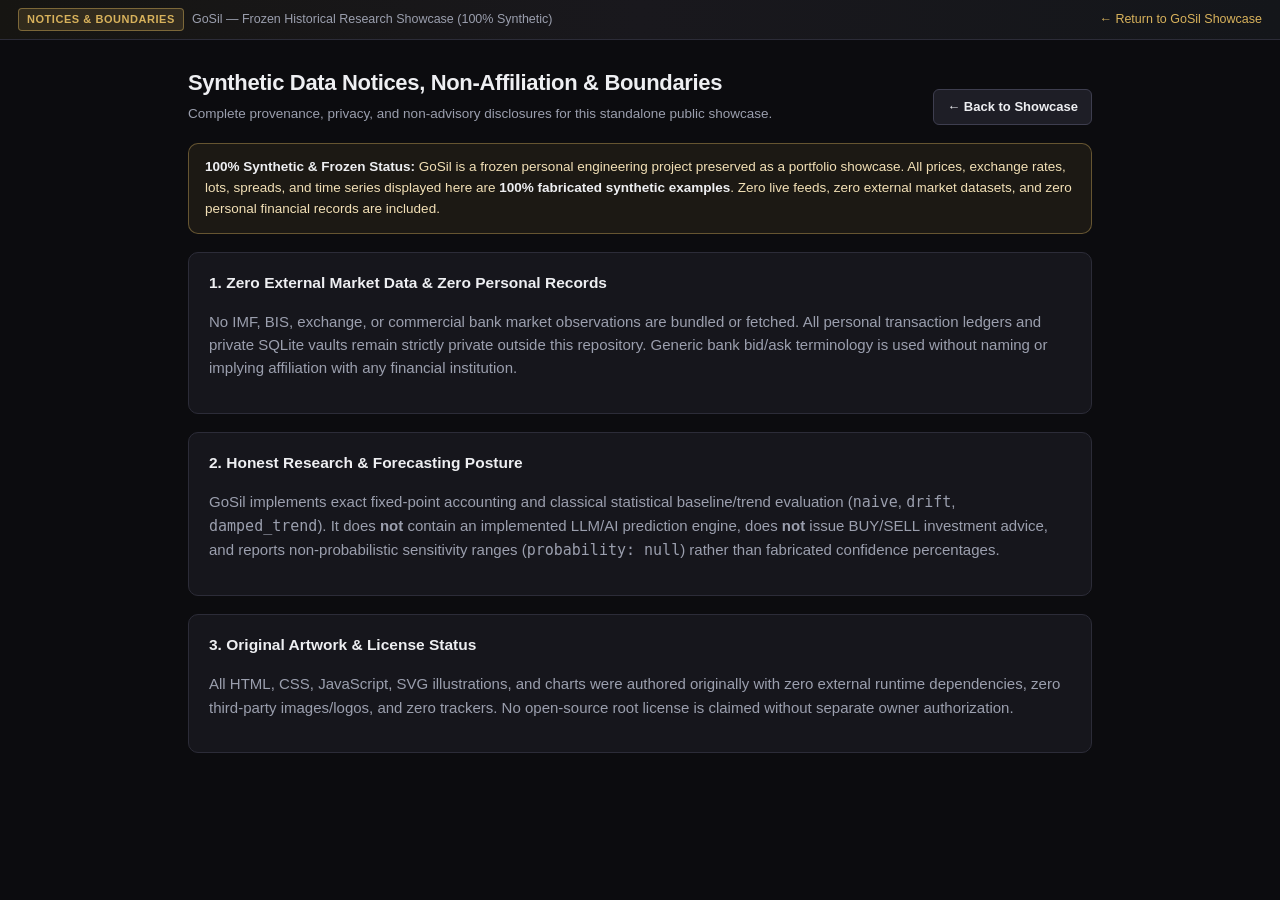
==== docs/notices.html @ 32e8798d "Add precious metals demo" ====
<!DOCTYPE html>
<html lang="en">
<head>
  <meta charset="utf-8" />
  <meta name="viewport" content="width=device-width, initial-scale=1" />
  <title>Synthetic Data Notices &amp; Boundaries — GoSil Showcase</title>
  <link rel="stylesheet" href="styles.css" />
</head>
<body>
  <div class="top-banner">
    <div class="top-banner-inner">
      <div class="banner-left">
        <span class="synth-pill">Notices &amp; Boundaries</span>
        <span>GoSil — Frozen Historical Research Showcase (100% Synthetic)</span>
      </div>
      <div class="banner-links">
        <a href="index.html">← Return to GoSil Showcase</a>
      </div>
    </div>
  </div>

  <main class="workspace" style="max-width:960px;margin:0 auto">
    <div class="view-head">
      <div>
        <h2>Synthetic Data Notices, Non-Affiliation &amp; Boundaries</h2>
        <p>Complete provenance, privacy, and non-advisory disclosures for this standalone public showcase.</p>
      </div>
      <a class="btn" href="index.html">← Back to Showcase</a>
    </div>

    <div class="notice notice-gold">
      <strong>100% Synthetic &amp; Frozen Status:</strong> GoSil is a frozen personal engineering project preserved as a portfolio showcase. All prices, exchange rates, lots, spreads, and time series displayed here are <strong>100% fabricated synthetic examples</strong>. Zero live feeds, zero external market datasets, and zero personal financial records are included.
    </div>

    <div class="card">
      <h3>1. Zero External Market Data &amp; Zero Personal Records</h3>
      <p class="muted">No IMF, BIS, exchange, or commercial bank market observations are bundled or fetched. All personal transaction ledgers and private SQLite vaults remain strictly private outside this repository. Generic bank bid/ask terminology is used without naming or implying affiliation with any financial institution.</p>
    </div>

    <div class="card">
      <h3>2. Honest Research &amp; Forecasting Posture</h3>
      <p class="muted">GoSil implements exact fixed-point accounting and classical statistical baseline/trend evaluation (<code>naive</code>, <code>drift</code>, <code>damped_trend</code>). It does <strong>not</strong> contain an implemented LLM/AI prediction engine, does <strong>not</strong> issue BUY/SELL investment advice, and reports non-probabilistic sensitivity ranges (<code>probability: null</code>) rather than fabricated confidence percentages.</p>
    </div>

    <div class="card">
      <h3>3. Original Artwork &amp; License Status</h3>
      <p class="muted">All HTML, CSS, JavaScript, SVG illustrations, and charts were authored originally with zero external runtime dependencies, zero third-party images/logos, and zero trackers. No open-source root license is claimed without separate owner authorization.</p>
    </div>
  </main>
</body>
</html>
---- docs/styles.css ----
:root {
  --bg: #0c0c0f;
  --rail: #121216;
  --surface: #16161c;
  --surface-alt: #1e1e26;
  --border: #2c2c38;
  --border-strong: #3e3e4f;
  --fg: #eeeff2;
  --muted: #9b9fae;
  --subtle: #737788;
  --gold: #d8b25c;
  --gold-soft: rgba(216, 178, 92, 0.14);
  --silver: #b8c4d4;
  --silver-soft: rgba(184, 196, 212, 0.14);
  --green: #4dc28a;
  --green-soft: rgba(77, 194, 138, 0.15);
  --amber: #e2a84b;
  --amber-soft: rgba(226, 168, 75, 0.16);
  --red: #e06363;
  --red-soft: rgba(224, 99, 99, 0.16);
  --radius: 10px;
  --font-sans: -apple-system, BlinkMacSystemFont, "Segoe UI", "Inter", Roboto, Helvetica, Arial, sans-serif;
  --font-mono: ui-monospace, SFMono-Regular, Menlo, Monaco, Consolas, monospace;
}

*, *::before, *::after { box-sizing: border-box; }

html, body {
  margin: 0;
  padding: 0;
  background: var(--bg);
  color: var(--fg);
  font-family: var(--font-sans);
  font-size: 15px;
  line-height: 1.55;
  -webkit-font-smoothing: antialiased;
  overflow-x: hidden;
}

.skip-link {
  position: absolute;
  left: -9999px;
  top: 0;
  background: var(--gold);
  color: #0c0c0f;
  padding: 8px 14px;
  font-weight: 700;
  z-index: 1000;
}
.skip-link:focus { left: 12px; top: 12px; border-radius: 6px; }

a { color: var(--gold); text-decoration: none; }
a:hover { text-decoration: underline; }
:focus-visible { outline: 2px solid var(--gold); outline-offset: 2px; }

.mono { font-family: var(--font-mono); }
.num, th.num, td.num {
  font-family: var(--font-mono);
  font-variant-numeric: tabular-nums;
  text-align: right;
  white-space: nowrap;
}
.muted { color: var(--muted); }
.gold-txt { color: var(--gold); }
.silver-txt { color: var(--silver); }
.pos { color: var(--green); }
.neg { color: var(--red); }

/* Top Frozen Ribbon */
.top-banner {
  background: linear-gradient(90deg, #161512 0%, #19181d 50%, #14161a 100%);
  border-bottom: 1px solid var(--border);
  padding: 8px 18px;
  font-size: 12.5px;
  color: var(--muted);
}
.top-banner-inner {
  max-width: 1400px;
  margin: 0 auto;
  display: flex;
  flex-wrap: wrap;
  align-items: center;
  justify-content: space-between;
  gap: 8px 16px;
}
.banner-left {
  display: flex;
  flex-wrap: wrap;
  align-items: center;
  gap: 8px;
}
.synth-pill {
  display: inline-block;
  padding: 2px 8px;
  border-radius: 4px;
  background: var(--gold-soft);
  border: 1px solid rgba(216, 178, 92, 0.45);
  color: var(--gold);
  font-weight: 700;
  font-size: 11px;
  letter-spacing: 0.05em;
  text-transform: uppercase;
}
.banner-links { display: flex; gap: 14px; font-size: 12.5px; }

/* App Shell: Left Rail + Workspace */
.shell {
  max-width: 1400px;
  margin: 0 auto;
  display: grid;
  grid-template-columns: 256px minmax(0, 1fr);
  min-height: calc(100vh - 88px);
}

.sidebar {
  background: var(--rail);
  border-right: 1px solid var(--border);
  padding: 22px 16px;
  display: flex;
  flex-direction: column;
  gap: 18px;
}
.brand-box {
  display: flex;
  align-items: center;
  gap: 11px;
  padding-bottom: 14px;
  border-bottom: 1px solid var(--border);
}
.brand-svg { width: 38px; height: 38px; flex-shrink: 0; }
.brand-name {
  margin: 0;
  font-size: 19px;
  font-weight: 700;
  letter-spacing: -0.02em;
}
.brand-tag {
  margin: 2px 0 0;
  font-size: 12px;
  color: var(--muted);
}

.rail-nav {
  display: flex;
  flex-direction: column;
  gap: 5px;
}
.rail-btn {
  appearance: none;
  background: transparent;
  border: 1px solid transparent;
  border-radius: 8px;
  color: var(--muted);
  font-family: var(--font-sans);
  font-size: 13.5px;
  font-weight: 600;
  text-align: left;
  padding: 10px 12px;
  cursor: pointer;
  display: flex;
  align-items: center;
  gap: 10px;
  transition: background 0.15s ease, color 0.15s ease, border-color 0.15s ease;
}
.rail-btn:hover {
  background: var(--surface-alt);
  color: var(--fg);
}
.rail-btn[aria-selected="true"] {
  background: var(--gold-soft);
  border-color: rgba(216, 178, 92, 0.4);
  color: var(--gold);
}
.rail-num {
  font-family: var(--font-mono);
  font-size: 11px;
  color: var(--subtle);
}
.rail-btn[aria-selected="true"] .rail-num { color: var(--gold); }

.rail-foot {
  margin-top: auto;
  padding-top: 14px;
  border-top: 1px solid var(--border);
  font-size: 12px;
  color: var(--subtle);
}
.rail-foot code {
  color: var(--silver);
  font-family: var(--font-mono);
  font-size: 11px;
}

/* Main Workspace */
.workspace {
  padding: 26px 28px 48px;
  min-width: 0;
}
.view-panel[hidden] { display: none; }

.view-head {
  margin-bottom: 18px;
  display: flex;
  flex-wrap: wrap;
  justify-content: space-between;
  align-items: flex-end;
  gap: 12px;
}
.view-head h2 {
  margin: 0;
  font-size: 22px;
  letter-spacing: -0.015em;
}
.view-head p {
  margin: 4px 0 0;
  color: var(--muted);
  font-size: 13.5px;
}

/* Cards & Grids */
.card {
  background: var(--surface);
  border: 1px solid var(--border);
  border-radius: var(--radius);
  padding: 18px 20px;
  margin-bottom: 18px;
}
.card h3 {
  margin: 0 0 10px;
  font-size: 15.5px;
  font-weight: 700;
}
.card-sub {
  margin: -4px 0 14px;
  font-size: 13px;
  color: var(--muted);
}

.kpi-grid {
  display: grid;
  grid-template-columns: repeat(4, minmax(0, 1fr));
  gap: 14px;
  margin-bottom: 18px;
}
.kpi {
  background: var(--surface);
  border: 1px solid var(--border);
  border-radius: var(--radius);
  padding: 15px 16px;
}
.kpi-label {
  font-size: 11px;
  text-transform: uppercase;
  letter-spacing: 0.06em;
  color: var(--muted);
  font-weight: 700;
}
.kpi-val {
  margin-top: 6px;
  font-family: var(--font-mono);
  font-size: 21px;
  font-weight: 700;
  color: var(--fg);
}
.kpi-sub {
  margin-top: 4px;
  font-size: 12px;
  color: var(--subtle);
}

.grid-2 { display: grid; grid-template-columns: repeat(2, minmax(0, 1fr)); gap: 18px; }
.grid-3 { display: grid; grid-template-columns: repeat(3, minmax(0, 1fr)); gap: 16px; }

/* Notices & Badges */
.notice {
  border-radius: var(--radius);
  padding: 13px 16px;
  font-size: 13.5px;
  margin-bottom: 18px;
  border: 1px solid var(--border);
  background: var(--surface-alt);
}
.notice-gold {
  border-color: rgba(216, 178, 92, 0.4);
  background: rgba(216, 178, 92, 0.08);
  color: #f2e0b6;
}
.notice-silver {
  border-color: rgba(184, 196, 212, 0.35);
  background: rgba(184, 196, 212, 0.08);
  color: #dce4ef;
}
.notice-red {
  border-color: rgba(224, 99, 99, 0.45);
  background: rgba(224, 99, 99, 0.1);
  color: #f8c6c6;
}
.notice-green {
  border-color: rgba(77, 194, 138, 0.4);
  background: rgba(77, 194, 138, 0.09);
  color: #c9f2dc;
}
.notice strong { color: var(--fg); }

.badge {
  display: inline-block;
  font-family: var(--font-mono);
  font-size: 11px;
  font-weight: 700;
  padding: 2px 7px;
  border-radius: 4px;
  letter-spacing: 0.03em;
  vertical-align: middle;
}
.b-gold { background: var(--gold-soft); color: var(--gold); border: 1px solid rgba(216,178,92,0.4); }
.b-silver { background: var(--silver-soft); color: var(--silver); border: 1px solid rgba(184,196,212,0.4); }
.b-green { background: var(--green-soft); color: #7ce2b0; border: 1px solid rgba(77,194,138,0.4); }
.b-amber { background: var(--amber-soft); color: #f5c97a; border: 1px solid rgba(226,168,75,0.4); }
.b-red { background: var(--red-soft); color: #f79999; border: 1px solid rgba(224,99,99,0.4); }

/* Controls */
.controls {
  display: flex;
  flex-wrap: wrap;
  align-items: flex-end;
  gap: 10px 14px;
  margin-bottom: 16px;
}
.field {
  display: flex;
  flex-direction: column;
  gap: 4px;
}
.field label {
  font-size: 11px;
  text-transform: uppercase;
  letter-spacing: 0.05em;
  color: var(--muted);
  font-weight: 700;
}
input[type="number"], input[type="text"], select {
  background: var(--surface-alt);
  color: var(--fg);
  border: 1px solid var(--border-strong);
  border-radius: 6px;
  padding: 7px 11px;
  font-family: var(--font-mono);
  font-size: 13.5px;
}
.btn {
  appearance: none;
  background: var(--surface-alt);
  color: var(--fg);
  border: 1px solid var(--border-strong);
  border-radius: 6px;
  padding: 7px 13px;
  font-size: 13px;
  font-weight: 600;
  cursor: pointer;
}
.btn:hover { border-color: var(--gold); color: var(--gold); }
.btn[aria-pressed="true"] {
  background: var(--gold-soft);
  border-color: var(--gold);
  color: var(--gold);
}
.btn-sm { padding: 4px 10px; font-size: 12px; }

/* Tables */
.table-wrap {
  width: 100%;
  overflow-x: auto;
  border: 1px solid var(--border);
  border-radius: 8px;
}
table { width: 100%; border-collapse: collapse; font-size: 13.5px; }
th, td {
  padding: 10px 12px;
  border-bottom: 1px solid var(--border);
  text-align: left;
  vertical-align: top;
}
th {
  background: var(--surface-alt);
  color: var(--muted);
  font-size: 11px;
  text-transform: uppercase;
  letter-spacing: 0.05em;
  font-weight: 700;
}
tr:last-child td { border-bottom: none; }
tr.voided td { opacity: 0.55; text-decoration: line-through; }

/* Tier Cards */
.tier-list {
  display: grid;
  grid-template-columns: repeat(2, minmax(0, 1fr));
  gap: 12px;
}
.tier-card {
  background: var(--surface-alt);
  border: 1px solid var(--border);
  border-radius: 8px;
  padding: 13px 15px;
}
.tier-top {
  display: flex;
  justify-content: space-between;
  align-items: baseline;
  gap: 8px;
  margin-bottom: 6px;
}
.tier-val {
  font-family: var(--font-mono);
  font-size: 17px;
  font-weight: 700;
}

/* Charts */
.chart-box {
  background: #101014;
  border: 1px solid var(--border);
  border-radius: 8px;
  padding: 12px;
}
.chart-box svg { width: 100%; height: auto; display: block; }
.chart-legend {
  display: flex;
  flex-wrap: wrap;
  gap: 14px;
  margin-top: 8px;
  font-size: 12px;
  color: var(--muted);
}
.dot {
  display: inline-block;
  width: 9px;
  height: 9px;
  border-radius: 2px;
  margin-right: 5px;
  vertical-align: middle;
}

/* Footer */
.site-footer {
  border-top: 1px solid var(--border);
  background: var(--rail);
  padding: 18px 20px;
  font-size: 12.5px;
  color: var(--muted);
}
.footer-inner {
  max-width: 1400px;
  margin: 0 auto;
  display: flex;
  flex-wrap: wrap;
  justify-content: space-between;
  gap: 10px;
}

@media (max-width: 980px) {
  .shell { grid-template-columns: minmax(0, 1fr); }
  .sidebar {
    min-width: 0;
    max-width: 100%;
    overflow: hidden;
    border-right: none;
    border-bottom: 1px solid var(--border);
    padding: 14px 14px 10px;
    gap: 12px;
  }
  .rail-nav {
    flex-direction: row;
    max-width: 100%;
    overflow-x: auto;
    padding-bottom: 4px;
  }
  .rail-btn { white-space: nowrap; padding: 8px 11px; font-size: 12.5px; }
  .rail-foot { display: none; }
  .workspace { padding: 18px 14px 36px; }
  .kpi-grid { grid-template-columns: repeat(2, minmax(0, 1fr)); }
  .grid-2, .grid-3, .tier-list { grid-template-columns: 1fr; }
}

@media (max-width: 520px) {
  .kpi-grid { grid-template-columns: 1fr; }
  .card { padding: 14px; }
  .field { width: 100%; min-width: 0; }
  .field input[type="number"], .field input[type="text"], .field select { width: 100%; max-width: 100%; }
  .controls .btn { max-width: 100%; white-space: normal; text-align: left; }
}

@media (prefers-reduced-motion: reduce) {
  *, *::before, *::after {
    animation-duration: 0.001ms !important;
    animation-iteration-count: 1 !important;
    transition-duration: 0.001ms !important;
    scroll-behavior: auto !important;
  }
}
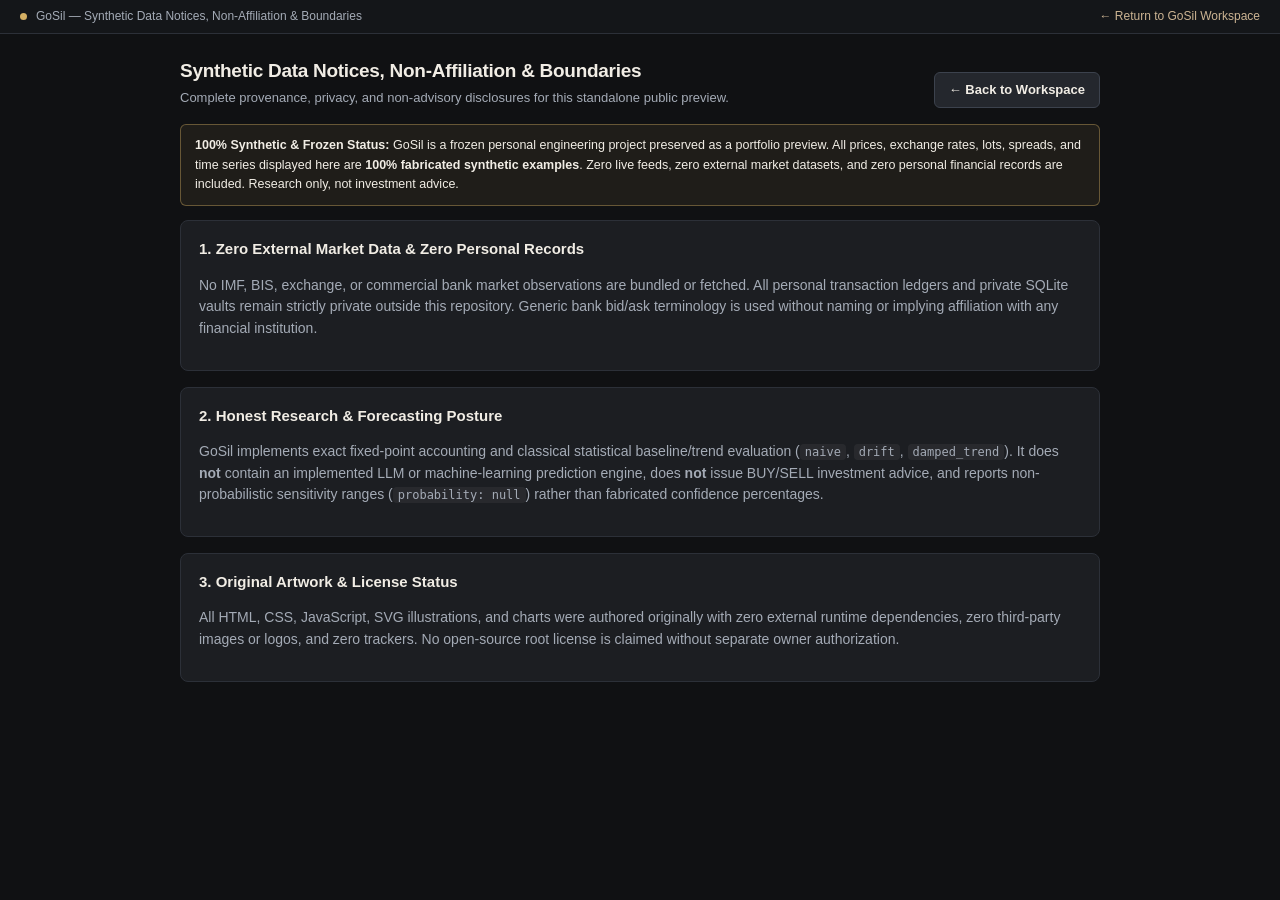
==== commit be121a40: "Improve project presentation" ====
--- a/docs/notices.html
+++ b/docs/notices.html
@@ -3,33 +3,33 @@
 <head>
   <meta charset="utf-8" />
   <meta name="viewport" content="width=device-width, initial-scale=1" />
-  <title>Synthetic Data Notices &amp; Boundaries — GoSil Showcase</title>
+  <title>Synthetic Data Notices &amp; Boundaries — GoSil</title>
   <link rel="stylesheet" href="styles.css" />
 </head>
 <body>
-  <div class="top-banner">
-    <div class="top-banner-inner">
-      <div class="banner-left">
-        <span class="synth-pill">Notices &amp; Boundaries</span>
-        <span>GoSil — Frozen Historical Research Showcase (100% Synthetic)</span>
+  <div class="context-ribbon" role="note" aria-label="Synthetic data notices navigation">
+    <div class="context-ribbon-inner">
+      <div class="ribbon-left">
+        <span class="ribbon-dot" aria-hidden="true"></span>
+        <span>GoSil — Synthetic Data Notices, Non-Affiliation &amp; Boundaries</span>
       </div>
-      <div class="banner-links">
-        <a href="index.html">← Return to GoSil Showcase</a>
+      <div class="ribbon-links">
+        <a href="index.html">← Return to GoSil Workspace</a>
       </div>
     </div>
   </div>
 
-  <main class="workspace" style="max-width:960px;margin:0 auto">
-    <div class="view-head">
+  <main class="main-container" style="max-width:960px">
+    <div class="section-head">
       <div>
         <h2>Synthetic Data Notices, Non-Affiliation &amp; Boundaries</h2>
-        <p>Complete provenance, privacy, and non-advisory disclosures for this standalone public showcase.</p>
+        <p>Complete provenance, privacy, and non-advisory disclosures for this standalone public preview.</p>
       </div>
-      <a class="btn" href="index.html">← Back to Showcase</a>
+      <a class="btn" href="index.html">← Back to Workspace</a>
     </div>
 
     <div class="notice notice-gold">
-      <strong>100% Synthetic &amp; Frozen Status:</strong> GoSil is a frozen personal engineering project preserved as a portfolio showcase. All prices, exchange rates, lots, spreads, and time series displayed here are <strong>100% fabricated synthetic examples</strong>. Zero live feeds, zero external market datasets, and zero personal financial records are included.
+      <strong>100% Synthetic &amp; Frozen Status:</strong> GoSil is a frozen personal engineering project preserved as a portfolio preview. All prices, exchange rates, lots, spreads, and time series displayed here are <strong>100% fabricated synthetic examples</strong>. Zero live feeds, zero external market datasets, and zero personal financial records are included. Research only, not investment advice.
     </div>
 
     <div class="card">
@@ -39,12 +39,12 @@
 
     <div class="card">
       <h3>2. Honest Research &amp; Forecasting Posture</h3>
-      <p class="muted">GoSil implements exact fixed-point accounting and classical statistical baseline/trend evaluation (<code>naive</code>, <code>drift</code>, <code>damped_trend</code>). It does <strong>not</strong> contain an implemented LLM/AI prediction engine, does <strong>not</strong> issue BUY/SELL investment advice, and reports non-probabilistic sensitivity ranges (<code>probability: null</code>) rather than fabricated confidence percentages.</p>
+      <p class="muted">GoSil implements exact fixed-point accounting and classical statistical baseline/trend evaluation (<code>naive</code>, <code>drift</code>, <code>damped_trend</code>). It does <strong>not</strong> contain an implemented LLM or machine-learning prediction engine, does <strong>not</strong> issue BUY/SELL investment advice, and reports non-probabilistic sensitivity ranges (<code>probability: null</code>) rather than fabricated confidence percentages.</p>
     </div>
 
     <div class="card">
       <h3>3. Original Artwork &amp; License Status</h3>
-      <p class="muted">All HTML, CSS, JavaScript, SVG illustrations, and charts were authored originally with zero external runtime dependencies, zero third-party images/logos, and zero trackers. No open-source root license is claimed without separate owner authorization.</p>
+      <p class="muted">All HTML, CSS, JavaScript, SVG illustrations, and charts were authored originally with zero external runtime dependencies, zero third-party images or logos, and zero trackers. No open-source root license is claimed without separate owner authorization.</p>
     </div>
   </main>
 </body>
--- a/docs/styles.css
+++ b/docs/styles.css
@@ -1,500 +1,858 @@
+/* GoSil — Portfolio V3 Obsidian/Ivory/Bronze + Semantic Gold/Silver Precious-Metals Research Theme */
 :root {
-  --bg: #0c0c0f;
-  --rail: #121216;
-  --surface: #16161c;
-  --surface-alt: #1e1e26;
-  --border: #2c2c38;
-  --border-strong: #3e3e4f;
-  --fg: #eeeff2;
-  --muted: #9b9fae;
-  --subtle: #737788;
-  --gold: #d8b25c;
-  --gold-soft: rgba(216, 178, 92, 0.14);
-  --silver: #b8c4d4;
-  --silver-soft: rgba(184, 196, 212, 0.14);
-  --green: #4dc28a;
-  --green-soft: rgba(77, 194, 138, 0.15);
-  --amber: #e2a84b;
-  --amber-soft: rgba(226, 168, 75, 0.16);
-  --red: #e06363;
-  --red-soft: rgba(224, 99, 99, 0.16);
-  --radius: 10px;
-  --font-sans: -apple-system, BlinkMacSystemFont, "Segoe UI", "Inter", Roboto, Helvetica, Arial, sans-serif;
+  --bg: #101113;
+  --surface: #1C1E22;
+  --surface-alt: #24272D;
+  --surface-elev: #2B2F36;
+  --border: #2C3038;
+  --border-strong: #3C424D;
+  --fg: #F1EDE5;
+  --muted: #A4ABB6;
+  --muted-2: #7B8391;
+  --accent: #B49A78;
+  --accent-strong: #CCB493;
+  --accent-soft: rgba(180, 154, 120, 0.14);
+  --gold: #D4AF63;
+  --gold-soft: rgba(212, 175, 99, 0.14);
+  --silver: #B9C6D6;
+  --silver-soft: rgba(185, 198, 214, 0.14);
+  --teal: #758D92;
+  --teal-soft: rgba(117, 141, 146, 0.16);
+  --pos: #4E9F76;
+  --pos-soft: rgba(78, 159, 118, 0.16);
+  --neg: #C96A6A;
+  --neg-soft: rgba(201, 106, 106, 0.16);
+  --caution: #CFA05B;
+  --caution-soft: rgba(207, 160, 91, 0.15);
+  --radius: 8px;
+  --radius-sm: 6px;
+  --font-sans: -apple-system, BlinkMacSystemFont, "Segoe UI", Inter, Roboto, Helvetica, Arial, sans-serif;
+  --font-display: Georgia, "Times New Roman", serif;
   --font-mono: ui-monospace, SFMono-Regular, Menlo, Monaco, Consolas, monospace;
 }
 
 *, *::before, *::after { box-sizing: border-box; }
-
-html, body {
+html { color-scheme: dark; }
+
+body {
   margin: 0;
-  padding: 0;
   background: var(--bg);
   color: var(--fg);
   font-family: var(--font-sans);
-  font-size: 15px;
+  font-size: 14px;
   line-height: 1.55;
   -webkit-font-smoothing: antialiased;
-  overflow-x: hidden;
+  overflow-x: clip;
+}
+
+a { color: var(--accent-strong); text-decoration: none; }
+a:hover { text-decoration: underline; }
+
+:focus-visible {
+  outline: 2px solid var(--accent);
+  outline-offset: 2px;
 }
 
 .skip-link {
   position: absolute;
   left: -9999px;
-  top: 0;
+  top: 8px;
+  background: var(--accent);
+  color: #101113;
+  padding: 8px 14px;
+  border-radius: var(--radius-sm);
+  font-weight: 600;
+  z-index: 1000;
+}
+.skip-link:focus { left: 12px; }
+
+/* Restrained Context Ribbon */
+.context-ribbon {
+  background: #141619;
+  border-bottom: 1px solid var(--border);
+  font-size: 12px;
+  color: var(--muted);
+  padding: 7px 20px;
+}
+.context-ribbon-inner {
+  max-width: 1360px;
+  margin: 0 auto;
+  display: flex;
+  flex-wrap: wrap;
+  align-items: center;
+  justify-content: space-between;
+  gap: 8px 16px;
+}
+.ribbon-left {
+  display: flex;
+  align-items: center;
+  gap: 9px;
+  flex-wrap: wrap;
+}
+.ribbon-dot {
+  width: 7px;
+  height: 7px;
+  border-radius: 50%;
   background: var(--gold);
-  color: #0c0c0f;
-  padding: 8px 14px;
+  flex-shrink: 0;
+}
+.ribbon-links {
+  display: flex;
+  align-items: center;
+  gap: 14px;
+}
+
+/* Header & Primary Navigation */
+.site-header {
+  background: var(--surface);
+  border-bottom: 1px solid var(--border);
+}
+.header-inner {
+  max-width: 1360px;
+  margin: 0 auto;
+  padding: 15px 20px 0;
+}
+.brand-row {
+  display: flex;
+  flex-wrap: wrap;
+  align-items: center;
+  justify-content: space-between;
+  gap: 12px 20px;
+  padding-bottom: 13px;
+}
+.brand-lockup {
+  display: flex;
+  align-items: center;
+  gap: 13px;
+}
+.brand-mark {
+  width: 38px;
+  height: 38px;
+  flex-shrink: 0;
+}
+.brand-title {
+  margin: 0;
+  font-family: var(--font-display);
+  font-size: 22px;
   font-weight: 700;
-  z-index: 1000;
-}
-.skip-link:focus { left: 12px; top: 12px; border-radius: 6px; }
-
-a { color: var(--gold); text-decoration: none; }
-a:hover { text-decoration: underline; }
-:focus-visible { outline: 2px solid var(--gold); outline-offset: 2px; }
-
-.mono { font-family: var(--font-mono); }
-.num, th.num, td.num {
-  font-family: var(--font-mono);
-  font-variant-numeric: tabular-nums;
-  text-align: right;
+  letter-spacing: 0.01em;
+  color: var(--fg);
+  line-height: 1.15;
+}
+.brand-sub {
+  margin: 2px 0 0;
+  font-size: 12.5px;
+  color: var(--muted);
+}
+.header-actions {
+  display: flex;
+  align-items: center;
+  gap: 10px;
+}
+.header-actions [hidden],
+.ov-actions [hidden] {
+  display: none;
+}
+
+/* Buttons */
+.btn {
+  appearance: none;
+  display: inline-flex;
+  align-items: center;
+  justify-content: center;
+  gap: 7px;
+  padding: 7px 14px;
+  border-radius: var(--radius-sm);
+  border: 1px solid var(--border-strong);
+  background: var(--surface-alt);
+  color: var(--fg);
+  font-family: var(--font-sans);
+  font-size: 13px;
+  font-weight: 600;
+  cursor: pointer;
+  transition: background 0.15s ease, border-color 0.15s ease, color 0.15s ease;
   white-space: nowrap;
 }
-.muted { color: var(--muted); }
-.gold-txt { color: var(--gold); }
-.silver-txt { color: var(--silver); }
-.pos { color: var(--green); }
-.neg { color: var(--red); }
-
-/* Top Frozen Ribbon */
-.top-banner {
-  background: linear-gradient(90deg, #161512 0%, #19181d 50%, #14161a 100%);
-  border-bottom: 1px solid var(--border);
-  padding: 8px 18px;
-  font-size: 12.5px;
-  color: var(--muted);
-}
-.top-banner-inner {
-  max-width: 1400px;
-  margin: 0 auto;
-  display: flex;
-  flex-wrap: wrap;
-  align-items: center;
-  justify-content: space-between;
-  gap: 8px 16px;
-}
-.banner-left {
-  display: flex;
-  flex-wrap: wrap;
-  align-items: center;
-  gap: 8px;
-}
-.synth-pill {
-  display: inline-block;
-  padding: 2px 8px;
-  border-radius: 4px;
-  background: var(--gold-soft);
-  border: 1px solid rgba(216, 178, 92, 0.45);
-  color: var(--gold);
-  font-weight: 700;
-  font-size: 11px;
-  letter-spacing: 0.05em;
-  text-transform: uppercase;
-}
-.banner-links { display: flex; gap: 14px; font-size: 12.5px; }
-
-/* App Shell: Left Rail + Workspace */
-.shell {
-  max-width: 1400px;
-  margin: 0 auto;
-  display: grid;
-  grid-template-columns: 256px minmax(0, 1fr);
-  min-height: calc(100vh - 88px);
-}
-
-.sidebar {
-  background: var(--rail);
-  border-right: 1px solid var(--border);
-  padding: 22px 16px;
-  display: flex;
-  flex-direction: column;
-  gap: 18px;
-}
-.brand-box {
-  display: flex;
-  align-items: center;
-  gap: 11px;
-  padding-bottom: 14px;
-  border-bottom: 1px solid var(--border);
-}
-.brand-svg { width: 38px; height: 38px; flex-shrink: 0; }
-.brand-name {
-  margin: 0;
-  font-size: 19px;
-  font-weight: 700;
-  letter-spacing: -0.02em;
-}
-.brand-tag {
-  margin: 2px 0 0;
-  font-size: 12px;
-  color: var(--muted);
-}
-
-.rail-nav {
-  display: flex;
-  flex-direction: column;
-  gap: 5px;
-}
-.rail-btn {
+.btn:hover:not(:disabled) {
+  background: var(--surface-elev);
+  border-color: var(--accent);
+}
+.btn:disabled { opacity: 0.45; cursor: not-allowed; }
+.btn[aria-pressed="true"] {
+  background: var(--accent-soft);
+  border-color: var(--accent);
+  color: var(--accent-strong);
+}
+.btn-primary {
+  background: var(--accent);
+  border-color: var(--accent);
+  color: #101113;
+}
+.btn-primary:hover:not(:disabled) {
+  background: var(--accent-strong);
+  border-color: var(--accent-strong);
+}
+.btn-sm { padding: 5px 10px; font-size: 12px; }
+.btn-ghost { background: transparent; border-color: var(--border); color: var(--muted); }
+.btn-ghost:hover:not(:disabled) { color: var(--fg); border-color: var(--border-strong); background: var(--surface-alt); }
+
+/* Horizontal Navigation Tabs */
+.nav-tabs {
+  display: flex;
+  gap: 4px;
+  overflow-x: auto;
+  scrollbar-width: thin;
+  -webkit-overflow-scrolling: touch;
+}
+.nav-tab {
   appearance: none;
   background: transparent;
-  border: 1px solid transparent;
-  border-radius: 8px;
+  border: none;
+  border-bottom: 2px solid transparent;
   color: var(--muted);
   font-family: var(--font-sans);
   font-size: 13.5px;
   font-weight: 600;
-  text-align: left;
-  padding: 10px 12px;
+  padding: 10px 14px;
   cursor: pointer;
-  display: flex;
-  align-items: center;
-  gap: 10px;
-  transition: background 0.15s ease, color 0.15s ease, border-color 0.15s ease;
-}
-.rail-btn:hover {
-  background: var(--surface-alt);
-  color: var(--fg);
-}
-.rail-btn[aria-selected="true"] {
-  background: var(--gold-soft);
-  border-color: rgba(216, 178, 92, 0.4);
-  color: var(--gold);
-}
-.rail-num {
-  font-family: var(--font-mono);
-  font-size: 11px;
-  color: var(--subtle);
-}
-.rail-btn[aria-selected="true"] .rail-num { color: var(--gold); }
-
-.rail-foot {
-  margin-top: auto;
-  padding-top: 14px;
-  border-top: 1px solid var(--border);
-  font-size: 12px;
-  color: var(--subtle);
-}
-.rail-foot code {
-  color: var(--silver);
-  font-family: var(--font-mono);
-  font-size: 11px;
-}
-
-/* Main Workspace */
-.workspace {
-  padding: 26px 28px 48px;
-  min-width: 0;
-}
-.view-panel[hidden] { display: none; }
-
-.view-head {
-  margin-bottom: 18px;
-  display: flex;
-  flex-wrap: wrap;
-  justify-content: space-between;
-  align-items: flex-end;
-  gap: 12px;
-}
-.view-head h2 {
-  margin: 0;
-  font-size: 22px;
-  letter-spacing: -0.015em;
-}
-.view-head p {
-  margin: 4px 0 0;
-  color: var(--muted);
-  font-size: 13.5px;
-}
-
-/* Cards & Grids */
-.card {
-  background: var(--surface);
-  border: 1px solid var(--border);
-  border-radius: var(--radius);
-  padding: 18px 20px;
-  margin-bottom: 18px;
-}
-.card h3 {
-  margin: 0 0 10px;
-  font-size: 15.5px;
-  font-weight: 700;
-}
-.card-sub {
-  margin: -4px 0 14px;
-  font-size: 13px;
-  color: var(--muted);
-}
-
-.kpi-grid {
-  display: grid;
-  grid-template-columns: repeat(4, minmax(0, 1fr));
-  gap: 14px;
-  margin-bottom: 18px;
-}
-.kpi {
-  background: var(--surface);
-  border: 1px solid var(--border);
-  border-radius: var(--radius);
-  padding: 15px 16px;
-}
-.kpi-label {
-  font-size: 11px;
-  text-transform: uppercase;
-  letter-spacing: 0.06em;
-  color: var(--muted);
-  font-weight: 700;
-}
-.kpi-val {
-  margin-top: 6px;
-  font-family: var(--font-mono);
-  font-size: 21px;
-  font-weight: 700;
-  color: var(--fg);
-}
-.kpi-sub {
-  margin-top: 4px;
-  font-size: 12px;
-  color: var(--subtle);
-}
-
-.grid-2 { display: grid; grid-template-columns: repeat(2, minmax(0, 1fr)); gap: 18px; }
-.grid-3 { display: grid; grid-template-columns: repeat(3, minmax(0, 1fr)); gap: 16px; }
-
-/* Notices & Badges */
-.notice {
-  border-radius: var(--radius);
-  padding: 13px 16px;
-  font-size: 13.5px;
-  margin-bottom: 18px;
-  border: 1px solid var(--border);
-  background: var(--surface-alt);
-}
-.notice-gold {
-  border-color: rgba(216, 178, 92, 0.4);
-  background: rgba(216, 178, 92, 0.08);
-  color: #f2e0b6;
-}
-.notice-silver {
-  border-color: rgba(184, 196, 212, 0.35);
-  background: rgba(184, 196, 212, 0.08);
-  color: #dce4ef;
-}
-.notice-red {
-  border-color: rgba(224, 99, 99, 0.45);
-  background: rgba(224, 99, 99, 0.1);
-  color: #f8c6c6;
-}
-.notice-green {
-  border-color: rgba(77, 194, 138, 0.4);
-  background: rgba(77, 194, 138, 0.09);
-  color: #c9f2dc;
-}
-.notice strong { color: var(--fg); }
-
-.badge {
-  display: inline-block;
+  white-space: nowrap;
+  transition: color 0.15s ease, border-color 0.15s ease;
+}
+.nav-tab:hover { color: var(--fg); }
+.nav-tab[aria-selected="true"] {
+  color: var(--fg);
+  border-bottom-color: var(--accent);
+}
+
+/* Sticky Watch Tutorial Dock */
+.tutorial-dock {
+  position: sticky;
+  top: 0;
+  z-index: 60;
+  background: rgba(24, 26, 30, 0.97);
+  backdrop-filter: blur(8px);
+  border-bottom: 1px solid var(--accent);
+  box-shadow: 0 8px 24px rgba(0, 0, 0, 0.45);
+}
+.tutorial-dock[hidden] { display: none; }
+.tutorial-dock-inner {
+  max-width: 1360px;
+  margin: 0 auto;
+  padding: 10px 20px;
+  display: flex;
+  align-items: center;
+  justify-content: space-between;
+  gap: 12px 18px;
+}
+.tutorial-copy { min-width: 0; flex: 1 1 auto; }
+.tutorial-meta-row {
+  display: flex;
+  flex-wrap: wrap;
+  align-items: center;
+  gap: 8px;
+  margin-bottom: 2px;
+}
+.tutorial-step-badge {
   font-family: var(--font-mono);
   font-size: 11px;
   font-weight: 700;
   padding: 2px 7px;
   border-radius: 4px;
-  letter-spacing: 0.03em;
-  vertical-align: middle;
-}
-.b-gold { background: var(--gold-soft); color: var(--gold); border: 1px solid rgba(216,178,92,0.4); }
-.b-silver { background: var(--silver-soft); color: var(--silver); border: 1px solid rgba(184,196,212,0.4); }
-.b-green { background: var(--green-soft); color: #7ce2b0; border: 1px solid rgba(77,194,138,0.4); }
-.b-amber { background: var(--amber-soft); color: #f5c97a; border: 1px solid rgba(226,168,75,0.4); }
-.b-red { background: var(--red-soft); color: #f79999; border: 1px solid rgba(224,99,99,0.4); }
-
-/* Controls */
-.controls {
+  background: var(--accent-soft);
+  border: 1px solid rgba(180, 154, 120, 0.45);
+  color: var(--accent-strong);
+  white-space: nowrap;
+}
+.tutorial-stage-title { font-size: 13.5px; color: var(--fg); }
+.tut-phase-pills {
+  display: inline-flex;
+  align-items: center;
+  gap: 4px;
+  flex-wrap: wrap;
+}
+.tut-phase-pills[hidden] { display: none; }
+.tut-phase-btn {
+  appearance: none;
+  background: var(--surface-alt);
+  border: 1px solid var(--border);
+  border-radius: 4px;
+  color: var(--muted);
+  font-family: var(--font-mono);
+  font-size: 10.5px;
+  font-weight: 600;
+  padding: 2px 6px;
+  cursor: pointer;
+  line-height: 1.3;
+}
+.tut-phase-btn:hover { color: var(--fg); border-color: var(--border-strong); }
+.tut-phase-btn[aria-current="step"] {
+  background: var(--accent-soft);
+  border-color: var(--accent);
+  color: var(--accent-strong);
+}
+.tutorial-scroll-note { font-size: 11.5px; color: var(--caution); }
+.tutorial-narration {
+  margin: 0;
+  font-size: 12.5px;
+  color: var(--muted);
+  line-height: 1.4;
+}
+.tutorial-controls {
+  display: flex;
+  flex-wrap: wrap;
+  align-items: center;
+  gap: 6px;
+  flex-shrink: 0;
+}
+.tutorial-progress-track { height: 2px; background: var(--border); width: 100%; }
+.tutorial-progress-fill {
+  height: 100%;
+  background: var(--accent);
+  width: 0%;
+  transition: width 0.2s ease;
+}
+.tut-target-highlight {
+  border-color: var(--accent) !important;
+  box-shadow: 0 0 0 1px rgba(180, 154, 120, 0.35);
+}
+
+/* Main Workspace */
+.main-container {
+  max-width: 1360px;
+  margin: 0 auto;
+  padding: 22px 20px 44px;
+}
+.view-panel[hidden] { display: none; }
+
+.section-head {
   display: flex;
   flex-wrap: wrap;
   align-items: flex-end;
-  gap: 10px 14px;
+  justify-content: space-between;
+  gap: 10px 16px;
   margin-bottom: 16px;
 }
-.field {
+.section-head h2 {
+  margin: 0;
+  font-size: 19px;
+  font-weight: 700;
+  letter-spacing: -0.015em;
+  color: var(--fg);
+}
+.section-head p {
+  margin: 3px 0 0;
+  font-size: 13px;
+  color: var(--muted);
+}
+
+/* Cards & Grids */
+.card {
+  background: var(--surface);
+  border: 1px solid var(--border);
+  border-radius: var(--radius);
+  padding: 16px 18px;
+  margin-bottom: 16px;
+}
+.card h3 {
+  margin: 0 0 6px;
+  font-size: 15px;
+  font-weight: 600;
+  color: var(--fg);
+}
+.card-sub {
+  margin: 0 0 12px;
+  font-size: 12.5px;
+  color: var(--muted);
+}
+
+.grid-2 {
+  display: grid;
+  grid-template-columns: repeat(2, minmax(0, 1fr));
+  gap: 16px;
+}
+.grid-3 {
+  display: grid;
+  grid-template-columns: repeat(3, minmax(0, 1fr));
+  gap: 16px;
+}
+.kpi-grid {
+  display: grid;
+  grid-template-columns: repeat(4, minmax(0, 1fr));
+  gap: 12px;
+  margin-bottom: 16px;
+}
+.kpi-card {
+  background: var(--surface-alt);
+  border: 1px solid var(--border);
+  border-radius: var(--radius-sm);
+  padding: 11px 13px;
+}
+.kpi-label {
+  font-size: 11.5px;
+  font-weight: 600;
+  color: var(--muted);
+  margin-bottom: 4px;
+}
+.kpi-value {
+  font-family: var(--font-mono);
+  font-variant-numeric: tabular-nums;
+  font-size: 18.5px;
+  font-weight: 700;
+  color: var(--fg);
+  line-height: 1.25;
+}
+.kpi-detail {
+  margin-top: 4px;
+  font-size: 11.5px;
+  color: var(--muted);
+}
+
+/* Balanced Product-First Overview Showcase */
+.ov-hero-band {
+  display: grid;
+  grid-template-columns: minmax(0, 0.88fr) minmax(0, 1.18fr);
+  gap: 24px;
+  align-items: center;
+  margin-bottom: 18px;
+}
+.ov-intro {
+  display: flex;
+  flex-direction: column;
+  justify-content: center;
+  padding: 4px 2px;
+}
+.ov-headline {
+  margin: 0 0 12px;
+  font-family: var(--font-display);
+  font-size: 32px;
+  font-weight: 700;
+  line-height: 1.16;
+  letter-spacing: -0.015em;
+  color: var(--fg);
+}
+.ov-headline em {
+  color: var(--gold);
+  font-style: italic;
+}
+.ov-lead {
+  margin: 0 0 18px;
+  font-size: 14.5px;
+  line-height: 1.6;
+  color: #C4C9D2;
+  max-width: 48ch;
+}
+.ov-actions {
+  display: flex;
+  flex-wrap: wrap;
+  gap: 10px;
+}
+
+.ov-spotlight {
+  background: linear-gradient(180deg, #1E2025 0%, #17191D 100%);
+  border: 1px solid var(--border-strong);
+  border-top: 2px solid var(--gold);
+  border-radius: 10px;
+  padding: 16px 18px 14px;
+  display: flex;
+  flex-direction: column;
+  justify-content: space-between;
+  gap: 10px;
+}
+.ov-spot-head {
+  display: flex;
+  flex-wrap: wrap;
+  align-items: center;
+  justify-content: space-between;
+  gap: 8px 12px;
+}
+.ov-spot-identity h2 {
+  margin: 0;
+  font-size: 16.5px;
+  font-weight: 700;
+  color: var(--fg);
+  line-height: 1.25;
+}
+.ov-spot-identity span {
+  font-size: 12px;
+  color: var(--muted);
+}
+.ov-spot-tabs {
+  display: inline-flex;
+  background: var(--bg);
+  border: 1px solid var(--border);
+  border-radius: var(--radius-sm);
+  padding: 2px;
+  gap: 2px;
+}
+.ov-spot-tab {
+  appearance: none;
+  background: transparent;
+  border: 1px solid transparent;
+  border-radius: 4px;
+  color: var(--muted);
+  font-family: var(--font-sans);
+  font-size: 12px;
+  font-weight: 600;
+  padding: 4px 10px;
+  cursor: pointer;
+}
+.ov-spot-tab:hover { color: var(--fg); }
+.ov-spot-tab[aria-pressed="true"] {
+  background: var(--surface-alt);
+  border-color: var(--gold);
+  color: var(--fg);
+}
+.ov-spot-summary {
+  display: flex;
+  flex-wrap: wrap;
+  align-items: baseline;
+  gap: 6px 18px;
+  padding: 7px 11px;
+  background: rgba(16, 17, 19, 0.48);
+  border: 1px solid var(--border);
+  border-radius: var(--radius-sm);
+  font-size: 12px;
+  color: var(--muted);
+}
+.ov-spot-summary strong {
+  font-family: var(--font-mono);
+  font-variant-numeric: tabular-nums;
+  font-size: 13px;
+  color: var(--fg);
+  margin-left: 4px;
+}
+.ov-spot-foot {
+  display: flex;
+  flex-wrap: wrap;
+  align-items: center;
+  justify-content: space-between;
+  gap: 8px;
+  padding-top: 8px;
+  border-top: 1px solid var(--border);
+  font-size: 12px;
+  color: var(--muted);
+}
+
+.ov-wf-section {
+  display: flex;
+  flex-direction: column;
+  gap: 10px;
+}
+.ov-wf-heading {
+  font-size: 12.5px;
+  font-weight: 600;
+  color: var(--muted);
+  letter-spacing: 0.02em;
+}
+.ov-workflow-grid {
+  display: grid;
+  grid-template-columns: repeat(4, minmax(0, 1fr));
+  gap: 14px;
+}
+.ov-wf-card {
+  background: var(--surface);
+  border: 1px solid var(--border);
+  border-radius: var(--radius);
+  padding: 14px 15px;
+  display: flex;
+  flex-direction: column;
+  justify-content: space-between;
+  gap: 12px;
+  transition: border-color 0.15s ease;
+}
+.ov-wf-card:hover { border-color: var(--border-strong); }
+.ov-wf-card h3 {
+  margin: 0 0 5px;
+  font-size: 14.5px;
+  font-weight: 700;
+  color: var(--fg);
+}
+.ov-wf-card p {
+  margin: 0;
+  font-size: 12.5px;
+  line-height: 1.5;
+  color: var(--muted);
+}
+.ov-wf-foot { display: flex; align-items: center; justify-content: space-between; }
+
+/* Controls & Inputs */
+.controls-bar {
+  display: flex;
+  flex-wrap: wrap;
+  align-items: flex-end;
+  gap: 10px 12px;
+  margin-bottom: 14px;
+}
+.control-group {
   display: flex;
   flex-direction: column;
   gap: 4px;
 }
-.field label {
-  font-size: 11px;
-  text-transform: uppercase;
-  letter-spacing: 0.05em;
-  color: var(--muted);
+.control-group label {
+  font-size: 11.5px;
+  font-weight: 600;
+  color: var(--muted);
+}
+.control-group input[type="number"],
+.control-group input[type="text"],
+.control-group select {
+  background: var(--bg);
+  border: 1px solid var(--border-strong);
+  border-radius: var(--radius-sm);
+  color: var(--fg);
+  font-family: var(--font-mono);
+  font-size: 13px;
+  padding: 6px 10px;
+  min-height: 32px;
+}
+.control-group input:focus,
+.control-group select:focus {
+  border-color: var(--accent);
+  outline: none;
+}
+input[type="range"] {
+  accent-color: var(--gold);
+  cursor: pointer;
+}
+
+/* Tier Cards */
+.tier-list {
+  display: grid;
+  grid-template-columns: repeat(3, minmax(0, 1fr));
+  gap: 12px;
+}
+.tier-card {
+  background: var(--surface-alt);
+  border: 1px solid var(--border);
+  border-radius: var(--radius-sm);
+  padding: 12px 13px;
+}
+.tier-top {
+  display: flex;
+  align-items: center;
+  justify-content: space-between;
+  gap: 8px;
+  margin-bottom: 6px;
+}
+.tier-val {
+  font-family: var(--font-mono);
+  font-variant-numeric: tabular-nums;
+  font-size: 16.5px;
   font-weight: 700;
-}
-input[type="number"], input[type="text"], select {
+  margin-top: 2px;
+}
+
+/* Badges & Pills */
+.badge {
+  display: inline-flex;
+  align-items: center;
+  padding: 2px 7px;
+  border-radius: 4px;
+  font-family: var(--font-mono);
+  font-size: 10.5px;
+  font-weight: 700;
+  letter-spacing: 0.03em;
+}
+.b-gold { background: var(--gold-soft); color: var(--gold); border: 1px solid rgba(212, 175, 99, 0.35); }
+.b-silver { background: var(--silver-soft); color: var(--silver); border: 1px solid rgba(185, 198, 214, 0.35); }
+.b-teal { background: var(--teal-soft); color: #A6BEC3; border: 1px solid rgba(117, 141, 146, 0.35); }
+.b-green { background: var(--pos-soft); color: #7CC7A0; border: 1px solid rgba(78, 159, 118, 0.35); }
+.b-amber { background: var(--caution-soft); color: #E2BA7B; border: 1px solid rgba(207, 160, 91, 0.35); }
+.b-red { background: var(--neg-soft); color: #E49A9A; border: 1px solid rgba(201, 106, 106, 0.35); }
+
+/* Notices */
+.notice {
+  border-radius: var(--radius-sm);
+  padding: 11px 14px;
+  font-size: 12.5px;
+  margin-bottom: 14px;
+  border: 1px solid var(--border);
   background: var(--surface-alt);
   color: var(--fg);
-  border: 1px solid var(--border-strong);
-  border-radius: 6px;
-  padding: 7px 11px;
-  font-family: var(--font-mono);
-  font-size: 13.5px;
-}
-.btn {
-  appearance: none;
-  background: var(--surface-alt);
-  color: var(--fg);
-  border: 1px solid var(--border-strong);
-  border-radius: 6px;
-  padding: 7px 13px;
-  font-size: 13px;
-  font-weight: 600;
-  cursor: pointer;
-}
-.btn:hover { border-color: var(--gold); color: var(--gold); }
-.btn[aria-pressed="true"] {
-  background: var(--gold-soft);
-  border-color: var(--gold);
-  color: var(--gold);
-}
-.btn-sm { padding: 4px 10px; font-size: 12px; }
+}
+.notice-gold { border-color: rgba(212, 175, 99, 0.4); background: rgba(212, 175, 99, 0.08); }
+.notice-silver { border-color: rgba(185, 198, 214, 0.35); background: rgba(185, 198, 214, 0.08); }
+.notice-green { border-color: rgba(78, 159, 118, 0.42); background: rgba(78, 159, 118, 0.10); }
+.notice-red { border-color: rgba(201, 106, 106, 0.45); background: rgba(201, 106, 106, 0.10); }
 
 /* Tables */
 .table-wrap {
   width: 100%;
   overflow-x: auto;
   border: 1px solid var(--border);
-  border-radius: 8px;
-}
-table { width: 100%; border-collapse: collapse; font-size: 13.5px; }
+  border-radius: var(--radius-sm);
+}
+table {
+  width: 100%;
+  border-collapse: collapse;
+  font-size: 12.5px;
+}
 th, td {
-  padding: 10px 12px;
+  padding: 9px 11px;
   border-bottom: 1px solid var(--border);
   text-align: left;
-  vertical-align: top;
+  vertical-align: middle;
 }
 th {
-  background: var(--surface-alt);
-  color: var(--muted);
-  font-size: 11px;
-  text-transform: uppercase;
-  letter-spacing: 0.05em;
-  font-weight: 700;
-}
-tr:last-child td { border-bottom: none; }
-tr.voided td { opacity: 0.55; text-decoration: line-through; }
-
-/* Tier Cards */
-.tier-list {
-  display: grid;
-  grid-template-columns: repeat(2, minmax(0, 1fr));
-  gap: 12px;
-}
-.tier-card {
-  background: var(--surface-alt);
-  border: 1px solid var(--border);
-  border-radius: 8px;
-  padding: 13px 15px;
-}
-.tier-top {
-  display: flex;
-  justify-content: space-between;
-  align-items: baseline;
-  gap: 8px;
-  margin-bottom: 6px;
-}
-.tier-val {
+  background: #16181B;
+  color: var(--muted);
+  font-size: 11.5px;
+  font-weight: 600;
+  white-space: nowrap;
+}
+tbody tr:last-child td { border-bottom: none; }
+tbody tr.voided td { opacity: 0.52; text-decoration: line-through; }
+tbody tr.voided td:last-child { text-decoration: none; opacity: 1; }
+.num {
+  text-align: right;
   font-family: var(--font-mono);
-  font-size: 17px;
-  font-weight: 700;
+  font-variant-numeric: tabular-nums;
+  white-space: nowrap;
 }
 
 /* Charts */
 .chart-box {
-  background: #101014;
-  border: 1px solid var(--border);
-  border-radius: 8px;
-  padding: 12px;
-}
-.chart-box svg { width: 100%; height: auto; display: block; }
+  width: 100%;
+  border: 1px solid var(--border);
+  border-radius: var(--radius-sm);
+  background: #141619;
+  padding: 10px 10px 8px;
+}
+.chart-box svg {
+  display: block;
+  width: 100%;
+  height: auto;
+}
 .chart-legend {
   display: flex;
   flex-wrap: wrap;
-  gap: 14px;
+  gap: 8px 16px;
   margin-top: 8px;
+  padding: 0 4px;
   font-size: 12px;
   color: var(--muted);
 }
-.dot {
-  display: inline-block;
+.chart-legend span {
+  display: inline-flex;
+  align-items: center;
+  gap: 6px;
+}
+.legend-dot {
   width: 9px;
   height: 9px;
   border-radius: 2px;
-  margin-right: 5px;
-  vertical-align: middle;
+  display: inline-block;
+  flex-shrink: 0;
+}
+
+/* Semantic Utilities */
+.mono { font-family: var(--font-mono); font-variant-numeric: tabular-nums; }
+.muted { color: var(--muted); }
+.gold-txt { color: var(--gold); }
+.silver-txt { color: var(--silver); }
+.pos { color: #6FC496; }
+.neg { color: #E28686; }
+code {
+  font-family: var(--font-mono);
+  font-size: 12px;
+  background: rgba(255, 255, 255, 0.05);
+  padding: 1px 5px;
+  border-radius: 4px;
 }
 
 /* Footer */
 .site-footer {
   border-top: 1px solid var(--border);
-  background: var(--rail);
-  padding: 18px 20px;
+  background: var(--surface);
+  padding: 16px 20px;
   font-size: 12.5px;
   color: var(--muted);
 }
 .footer-inner {
-  max-width: 1400px;
+  max-width: 1360px;
   margin: 0 auto;
   display: flex;
   flex-wrap: wrap;
   justify-content: space-between;
-  gap: 10px;
+  gap: 8px 16px;
+}
+.footer-links { display: flex; gap: 8px; align-items: center; }
+
+/* Compact Desktop Heights (1280x650, 1440x580) */
+@media (max-height: 680px) and (min-width: 900px) {
+  .context-ribbon { padding: 4px 20px; font-size: 11.5px; }
+  .header-inner { padding: 9px 20px 0; }
+  .brand-row { padding-bottom: 7px; }
+  .brand-title { font-size: 19px; }
+  .nav-tab { padding: 7px 12px; font-size: 13px; }
+  .tutorial-dock-inner { padding: 7px 20px; }
+  .main-container { padding: 13px 20px 28px; }
+  .card { padding: 13px 15px; margin-bottom: 12px; }
+  .kpi-grid { margin-bottom: 12px; }
+  .kpi-card { padding: 9px 12px; }
+  .kpi-value { font-size: 17px; }
+  .ov-hero-band { gap: 18px; margin-bottom: 12px; }
+  .ov-headline { font-size: 26px; margin-bottom: 8px; }
+  .ov-lead { font-size: 13.5px; margin-bottom: 12px; }
+  .ov-spotlight { padding: 12px 15px 10px; gap: 8px; }
+  .ov-spot-summary { padding: 5px 9px; gap: 4px 14px; font-size: 11.5px; }
+  .ov-wf-card { padding: 11px 13px; gap: 8px; }
+}
+
+@media (max-height: 610px) and (min-width: 900px) {
+  .main-container { padding-top: 9px; }
+  .ov-spotlight { padding: 10px 14px 9px; gap: 6px; }
+  .ov-spotlight svg { max-height: 176px; }
+  .ov-spot-foot { padding-top: 5px; }
+}
+
+/* Tablet & Mobile */
+@media (max-width: 1060px) {
+  .ov-hero-band { grid-template-columns: minmax(0, 1fr); gap: 16px; }
+  .ov-workflow-grid { grid-template-columns: repeat(2, minmax(0, 1fr)); }
 }
 
 @media (max-width: 980px) {
-  .shell { grid-template-columns: minmax(0, 1fr); }
-  .sidebar {
-    min-width: 0;
-    max-width: 100%;
-    overflow: hidden;
-    border-right: none;
-    border-bottom: 1px solid var(--border);
-    padding: 14px 14px 10px;
-    gap: 12px;
+  .grid-2, .grid-3, .tier-list { grid-template-columns: minmax(0, 1fr); }
+  .kpi-grid { grid-template-columns: repeat(2, minmax(0, 1fr)); }
+}
+
+@media (max-width: 640px) {
+  .context-ribbon { padding: 7px 12px; font-size: 11.5px; }
+  .header-inner { padding: 12px 12px 0; }
+  .brand-title { font-size: 18px; }
+  .brand-sub { font-size: 12px; }
+  .nav-tab { padding: 9px 10px; font-size: 13px; }
+  .main-container { padding: 14px 12px 32px; }
+  .card { padding: 13px 13px; }
+  .kpi-grid { grid-template-columns: minmax(0, 1fr); }
+  .ov-headline { font-size: 24px; }
+  .ov-lead { font-size: 13.5px; margin-bottom: 14px; }
+  .ov-spotlight { padding: 12px 13px 11px; gap: 8px; }
+  .ov-spot-summary { padding: 6px 8px; gap: 4px 10px; font-size: 11px; }
+  .ov-spot-summary strong { font-size: 12px; }
+  .ov-spot-tab { padding: 4px 7px; font-size: 11px; }
+  .ov-workflow-grid { grid-template-columns: minmax(0, 1fr); gap: 10px; }
+  .tutorial-dock-inner {
+    padding: 7px 12px;
+    flex-direction: column;
+    align-items: stretch;
+    gap: 5px;
   }
-  .rail-nav {
-    flex-direction: row;
-    max-width: 100%;
-    overflow-x: auto;
-    padding-bottom: 4px;
-  }
-  .rail-btn { white-space: nowrap; padding: 8px 11px; font-size: 12.5px; }
-  .rail-foot { display: none; }
-  .workspace { padding: 18px 14px 36px; }
-  .kpi-grid { grid-template-columns: repeat(2, minmax(0, 1fr)); }
-  .grid-2, .grid-3, .tier-list { grid-template-columns: 1fr; }
-}
-
-@media (max-width: 520px) {
-  .kpi-grid { grid-template-columns: 1fr; }
-  .card { padding: 14px; }
-  .field { width: 100%; min-width: 0; }
-  .field input[type="number"], .field input[type="text"], .field select { width: 100%; max-width: 100%; }
-  .controls .btn { max-width: 100%; white-space: normal; text-align: left; }
+  .tutorial-meta-row { gap: 5px 6px; margin-bottom: 1px; }
+  .tutorial-stage-title { font-size: 12.5px; }
+  .tutorial-narration { font-size: 11.5px; line-height: 1.32; }
+  .tutorial-controls { justify-content: flex-start; gap: 4px; }
+  .tutorial-controls .btn-sm { padding: 4px 7px; font-size: 11px; }
+  .controls-bar { gap: 6px 8px; margin-bottom: 10px; }
+  .controls-bar .btn { font-size: 11.5px; padding: 5px 8px; white-space: normal; text-align: left; }
+  .notice { padding: 9px 11px; font-size: 12px; margin-bottom: 10px; }
 }
 
 @media (prefers-reduced-motion: reduce) {
   *, *::before, *::after {
-    animation-duration: 0.001ms !important;
-    animation-iteration-count: 1 !important;
-    transition-duration: 0.001ms !important;
+    transition: none !important;
+    animation: none !important;
     scroll-behavior: auto !important;
   }
 }
